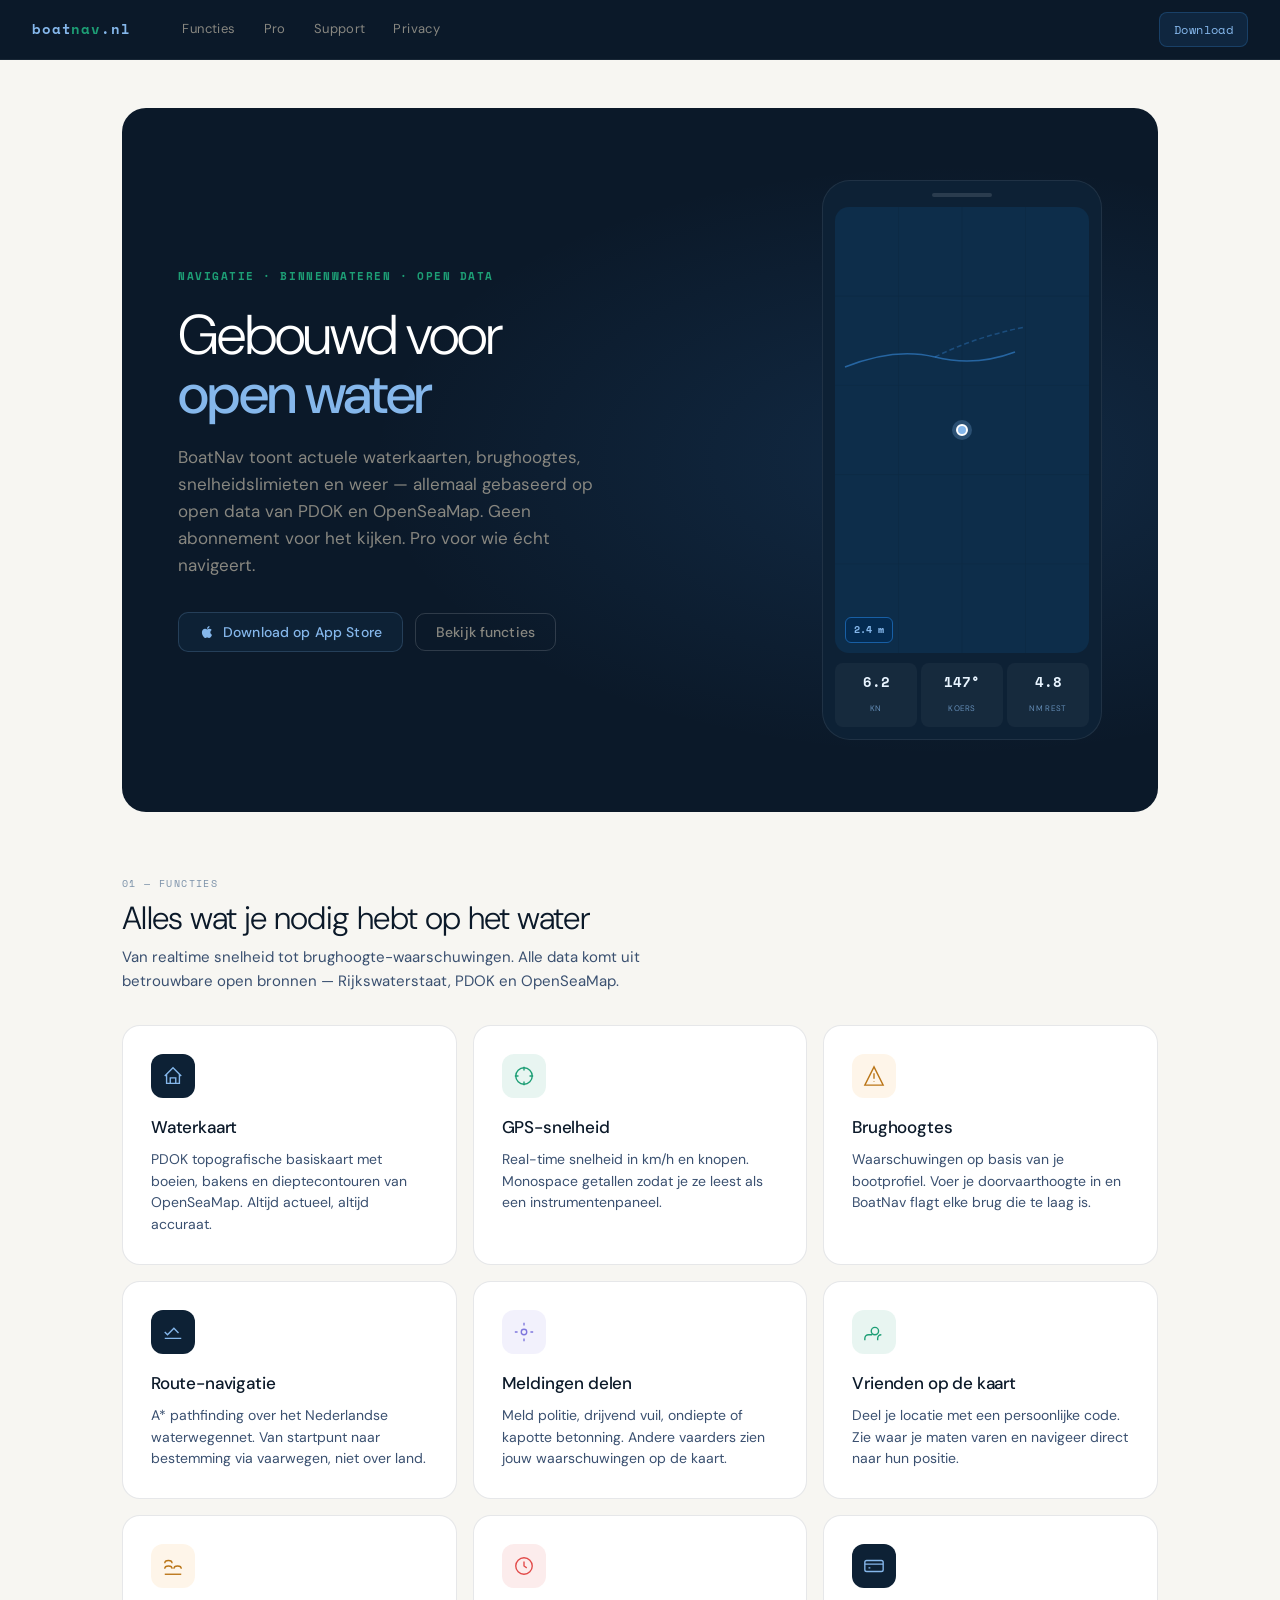
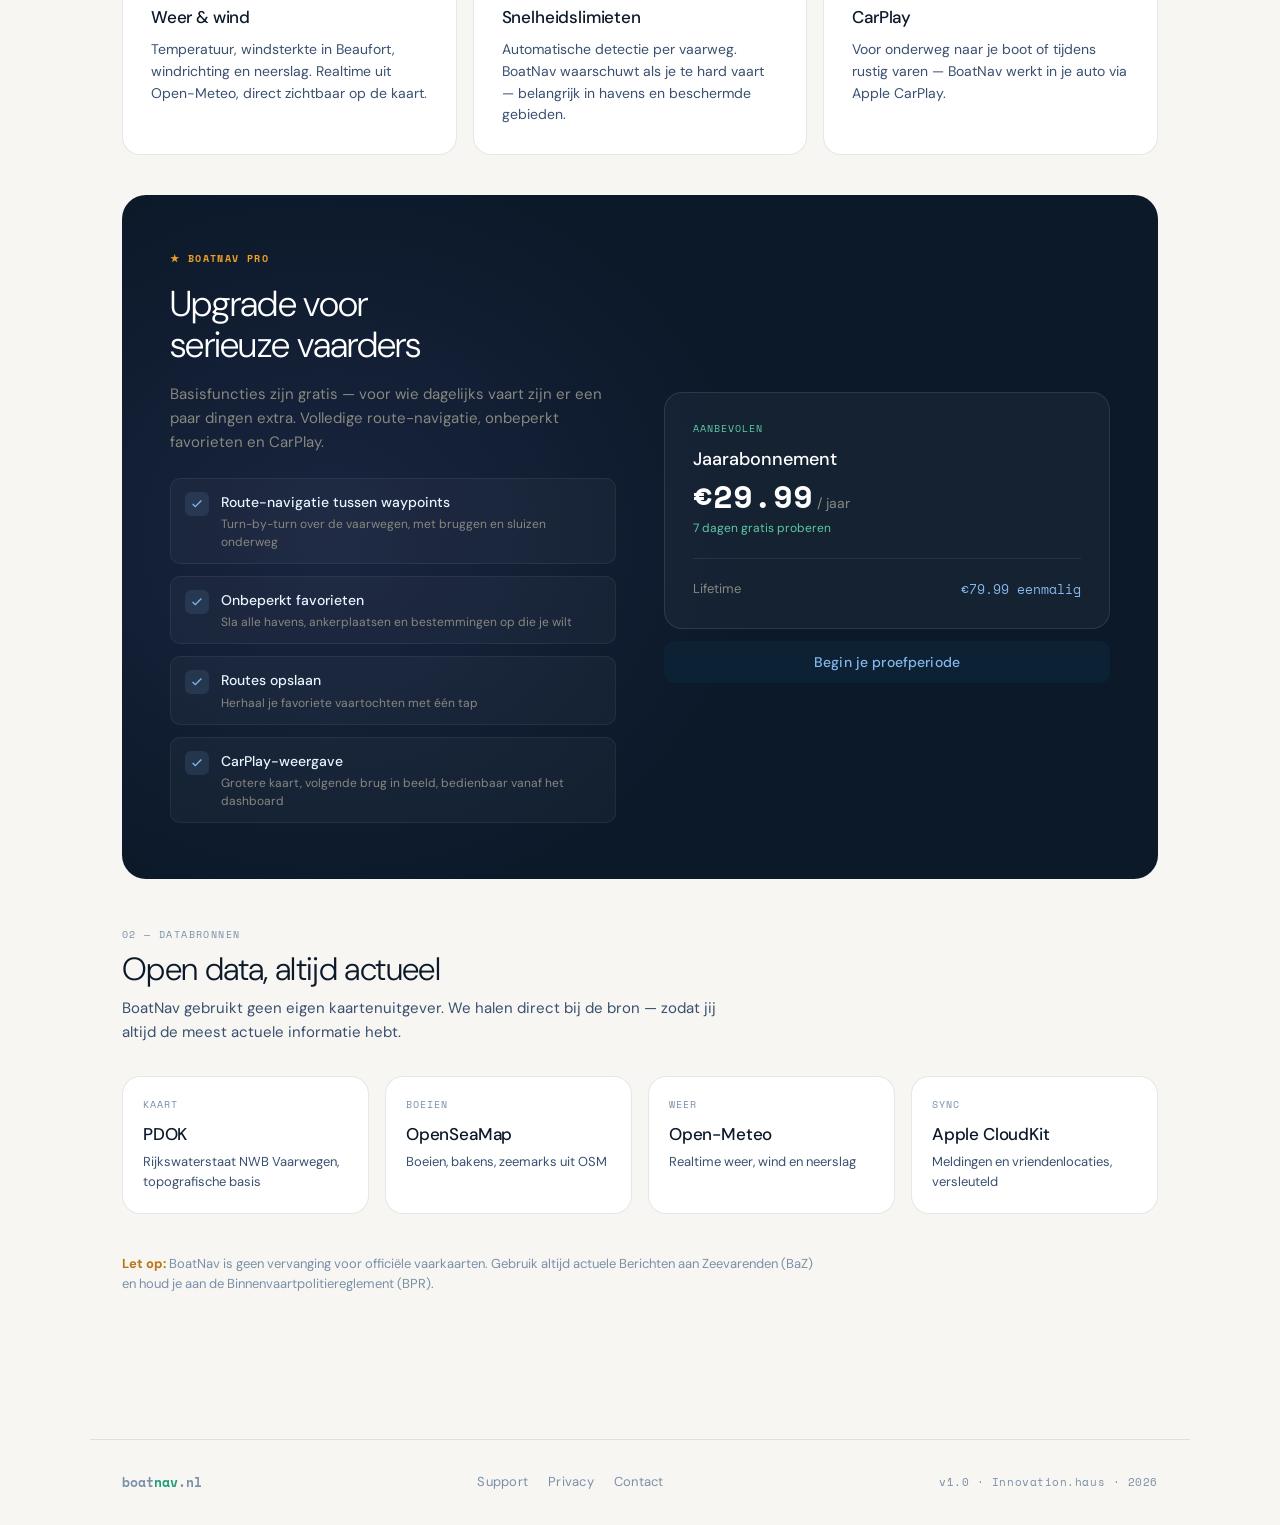
==== website/index.html @ 8ac33b3c "feat: landing page + support + privacy voor boatnav.nl Drie statische HTML-pagina's in de stijl van " ====
<!DOCTYPE html>
<html lang="nl">
<head>
<meta charset="UTF-8">
<meta name="viewport" content="width=device-width, initial-scale=1.0">
<title>BoatNav — Navigatie voor Nederlandse vaarwegen</title>
<meta name="description" content="Navigeer slim op Nederlandse binnenwateren met actuele waterkaarten, brughoogtes, snelheidslimieten en realtime weer. Open source data van PDOK en OpenSeaMap.">
<link rel="preconnect" href="https://fonts.googleapis.com">
<link rel="preconnect" href="https://fonts.gstatic.com" crossorigin>
<link href="https://fonts.googleapis.com/css2?family=Space+Mono:wght@400;700&family=DM+Sans:ital,opsz,wght@0,9..40,300;0,9..40,400;0,9..40,500;0,9..40,700&display=swap" rel="stylesheet">
<link rel="stylesheet" href="style.css">
</head>
<body>

<nav class="topnav">
  <a href="/" class="nav-logo">boat<span>nav</span>.nl</a>
  <div class="nav-links">
    <a href="#features" class="nav-link">Functies</a>
    <a href="#pro" class="nav-link">Pro</a>
    <a href="support.html" class="nav-link">Support</a>
    <a href="privacy.html" class="nav-link">Privacy</a>
  </div>
  <div class="nav-spacer"></div>
  <a href="#download" class="nav-cta">Download</a>
</nav>

<div class="page">

  <!-- HERO -->
  <section class="hero">
    <div class="hero-grid">
      <div>
        <div class="hero-eyebrow">Navigatie · binnenwateren · open data</div>
        <h1 class="hero-title">Gebouwd voor<br><strong>open water</strong></h1>
        <p class="hero-desc">BoatNav toont actuele waterkaarten, brughoogtes, snelheidslimieten en weer — allemaal gebaseerd op open data van PDOK en OpenSeaMap. Geen abonnement voor het kijken. Pro voor wie écht navigeert.</p>
        <div class="hero-ctas" id="download">
          <a href="#" class="btn btn-appstore">
            <svg viewBox="0 0 24 24" fill="currentColor"><path d="M17.05 20.28c-.98.95-2.05.8-3.08.35-1.09-.46-2.09-.48-3.24 0-1.44.62-2.2.44-3.06-.35C2.79 15.25 3.51 7.59 9.05 7.31c1.35.07 2.29.74 3.08.8 1.18-.24 2.31-.93 3.57-.84 1.51.12 2.65.72 3.4 1.8-3.12 1.87-2.38 5.98.48 7.13-.57 1.5-1.31 2.99-2.54 4.09zM12.03 7.25c-.15-2.23 1.66-4.07 3.74-4.25.29 2.58-2.34 4.5-3.74 4.25z"/></svg>
            Download op App Store
          </a>
          <a href="#features" class="btn btn-outline-light">Bekijk functies</a>
        </div>
      </div>

      <div class="hero-right">
        <div class="hero-device" style="display:flex;flex-direction:column">
          <div class="hero-device-notch"></div>
          <div class="hero-device-map">
            <svg style="position:absolute;inset:0;width:100%;height:100%">
              <line x1="0" y1="20%" x2="100%" y2="20%" stroke="#0D2840" stroke-width="0.5"/>
              <line x1="0" y1="40%" x2="100%" y2="40%" stroke="#0D2840" stroke-width="0.5"/>
              <line x1="0" y1="60%" x2="100%" y2="60%" stroke="#0D2840" stroke-width="0.5"/>
              <line x1="0" y1="80%" x2="100%" y2="80%" stroke="#0D2840" stroke-width="0.5"/>
              <line x1="25%" y1="0" x2="25%" y2="100%" stroke="#0D2840" stroke-width="0.5"/>
              <line x1="50%" y1="0" x2="50%" y2="100%" stroke="#0D2840" stroke-width="0.5"/>
              <line x1="75%" y1="0" x2="75%" y2="100%" stroke="#0D2840" stroke-width="0.5"/>
              <path d="M 10 160 Q 60 140 100 150 Q 140 160 180 145" fill="none" stroke="#378ADD" stroke-width="1.5" opacity=".6"/>
              <path d="M 100 150 Q 140 130 190 120" fill="none" stroke="#378ADD" stroke-width="1.5" stroke-dasharray="5 3" opacity=".35"/>
            </svg>
            <div class="hero-depth">2.4 m</div>
            <div class="hero-vessel"></div>
          </div>
          <div class="hero-stats">
            <div class="hero-stat"><span class="hero-sv">6.2</span><span class="hero-sl">kn</span></div>
            <div class="hero-stat"><span class="hero-sv">147°</span><span class="hero-sl">koers</span></div>
            <div class="hero-stat"><span class="hero-sv">4.8</span><span class="hero-sl">nm rest</span></div>
          </div>
        </div>
      </div>
    </div>
  </section>

  <!-- FEATURES -->
  <section id="features">
    <div class="section-label">01 — Functies</div>
    <h2 class="section-title">Alles wat je nodig hebt op het water</h2>
    <p class="section-sub">Van realtime snelheid tot brughoogte-waarschuwingen. Alle data komt uit betrouwbare open bronnen — Rijkswaterstaat, PDOK en OpenSeaMap.</p>

    <div class="features">
      <div class="feature-card">
        <div class="feature-icon">
          <svg viewBox="0 0 24 24" fill="none" stroke="currentColor" stroke-width="1.5"><path d="M3 12l9-9 9 9M5 10v10h14V10"/><path d="M9 20v-6h6v6"/></svg>
        </div>
        <h3>Waterkaart</h3>
        <p>PDOK topografische basiskaart met boeien, bakens en dieptecontouren van OpenSeaMap. Altijd actueel, altijd accuraat.</p>
      </div>

      <div class="feature-card">
        <div class="feature-icon green">
          <svg viewBox="0 0 24 24" fill="none" stroke="currentColor" stroke-width="1.5"><circle cx="12" cy="12" r="9"/><path d="M12 2v4M12 18v4M2 12h4M18 12h4"/></svg>
        </div>
        <h3>GPS-snelheid</h3>
        <p>Real-time snelheid in km/h en knopen. Monospace getallen zodat je ze leest als een instrumentenpaneel.</p>
      </div>

      <div class="feature-card">
        <div class="feature-icon amber">
          <svg viewBox="0 0 24 24" fill="none" stroke="currentColor" stroke-width="1.5"><path d="M12 2L2 22h20L12 2z"/><path d="M12 9v6M12 18v.5"/></svg>
        </div>
        <h3>Brughoogtes</h3>
        <p>Waarschuwingen op basis van je bootprofiel. Voer je doorvaarthoogte in en BoatNav flagt elke brug die te laag is.</p>
      </div>

      <div class="feature-card">
        <div class="feature-icon">
          <svg viewBox="0 0 24 24" fill="none" stroke="currentColor" stroke-width="1.5"><path d="M3 12l3 3 7-7 5 5M3 19h18"/></svg>
        </div>
        <h3>Route-navigatie</h3>
        <p>A* pathfinding over het Nederlandse waterwegennet. Van startpunt naar bestemming via vaarwegen, niet over land.</p>
      </div>

      <div class="feature-card">
        <div class="feature-icon purple">
          <svg viewBox="0 0 24 24" fill="none" stroke="currentColor" stroke-width="1.5"><circle cx="12" cy="12" r="3"/><path d="M12 2v3M12 19v3M2 12h3M19 12h3"/></svg>
        </div>
        <h3>Meldingen delen</h3>
        <p>Meld politie, drijvend vuil, ondiepte of kapotte betonning. Andere vaarders zien jouw waarschuwingen op de kaart.</p>
      </div>

      <div class="feature-card">
        <div class="feature-icon green">
          <svg viewBox="0 0 24 24" fill="none" stroke="currentColor" stroke-width="1.5"><path d="M9 11a4 4 0 108 0 4 4 0 00-8 0zM2 21v-2a4 4 0 014-4h4M16 21v-2a4 4 0 014-4"/></svg>
        </div>
        <h3>Vrienden op de kaart</h3>
        <p>Deel je locatie met een persoonlijke code. Zie waar je maten varen en navigeer direct naar hun positie.</p>
      </div>

      <div class="feature-card">
        <div class="feature-icon amber">
          <svg viewBox="0 0 24 24" fill="none" stroke="currentColor" stroke-width="1.5"><path d="M3 15c0-2 2-3 4-3s4 1 4 3M13 15c0-2 2-3 4-3s4 1 4 3M3 9c0-2 2-3 4-3s4 1 4 3"/><path d="M3 21h18"/></svg>
        </div>
        <h3>Weer & wind</h3>
        <p>Temperatuur, windsterkte in Beaufort, windrichting en neerslag. Realtime uit Open-Meteo, direct zichtbaar op de kaart.</p>
      </div>

      <div class="feature-card">
        <div class="feature-icon red">
          <svg viewBox="0 0 24 24" fill="none" stroke="currentColor" stroke-width="1.5"><circle cx="12" cy="12" r="9"/><path d="M12 7v5l3 2"/></svg>
        </div>
        <h3>Snelheidslimieten</h3>
        <p>Automatische detectie per vaarweg. BoatNav waarschuwt als je te hard vaart — belangrijk in havens en beschermde gebieden.</p>
      </div>

      <div class="feature-card">
        <div class="feature-icon">
          <svg viewBox="0 0 24 24" fill="none" stroke="currentColor" stroke-width="1.5"><rect x="2" y="6" width="20" height="12" rx="2"/><path d="M2 10h20M6 14h2"/></svg>
        </div>
        <h3>CarPlay</h3>
        <p>Voor onderweg naar je boot of tijdens rustig varen — BoatNav werkt in je auto via Apple CarPlay.</p>
      </div>
    </div>
  </section>

  <!-- PRO -->
  <section id="pro" class="pro-section">
    <div class="pro-grid">
      <div>
        <div class="pro-eyebrow">★ BoatNav Pro</div>
        <h2 class="pro-title">Upgrade voor<br>serieuze vaarders</h2>
        <p class="pro-desc">Basisfuncties zijn gratis — voor wie dagelijks vaart zijn er een paar dingen extra. Volledige route-navigatie, onbeperkt favorieten en CarPlay.</p>

        <div class="pro-features">
          <div class="pro-feature">
            <div class="pro-feature-icon">
              <svg viewBox="0 0 16 16" fill="none" stroke="currentColor" stroke-width="1.5"><path d="M3 8l3 3 7-7"/></svg>
            </div>
            <div class="pro-feature-text">
              <div class="pro-feature-title">Route-navigatie tussen waypoints</div>
              <div class="pro-feature-desc">Turn-by-turn over de vaarwegen, met bruggen en sluizen onderweg</div>
            </div>
          </div>
          <div class="pro-feature">
            <div class="pro-feature-icon">
              <svg viewBox="0 0 16 16" fill="none" stroke="currentColor" stroke-width="1.5"><path d="M3 8l3 3 7-7"/></svg>
            </div>
            <div class="pro-feature-text">
              <div class="pro-feature-title">Onbeperkt favorieten</div>
              <div class="pro-feature-desc">Sla alle havens, ankerplaatsen en bestemmingen op die je wilt</div>
            </div>
          </div>
          <div class="pro-feature">
            <div class="pro-feature-icon">
              <svg viewBox="0 0 16 16" fill="none" stroke="currentColor" stroke-width="1.5"><path d="M3 8l3 3 7-7"/></svg>
            </div>
            <div class="pro-feature-text">
              <div class="pro-feature-title">Routes opslaan</div>
              <div class="pro-feature-desc">Herhaal je favoriete vaartochten met één tap</div>
            </div>
          </div>
          <div class="pro-feature">
            <div class="pro-feature-icon">
              <svg viewBox="0 0 16 16" fill="none" stroke="currentColor" stroke-width="1.5"><path d="M3 8l3 3 7-7"/></svg>
            </div>
            <div class="pro-feature-text">
              <div class="pro-feature-title">CarPlay-weergave</div>
              <div class="pro-feature-desc">Grotere kaart, volgende brug in beeld, bedienbaar vanaf het dashboard</div>
            </div>
          </div>
        </div>
      </div>

      <div style="display:flex;flex-direction:column;gap:12px;justify-content:center">
        <div class="price-card">
          <div class="price-card-header">
            <span class="price-card-label">Aanbevolen</span>
          </div>
          <div class="price-card-name">Jaarabonnement</div>
          <div class="price-card-price">€29.99<span class="price-card-price-unit"> / jaar</span></div>
          <div class="price-card-trial">7 dagen gratis proberen</div>
          <div class="price-card-divider"></div>
          <div class="price-alt">
            <span>Lifetime</span>
            <span class="price-alt-val">€79.99 eenmalig</span>
          </div>
        </div>
        <a href="#download" class="btn btn-navy" style="width:100%;justify-content:center;padding:14px">Begin je proefperiode</a>
      </div>
    </div>
  </section>

  <!-- DATA NOTE -->
  <section>
    <div class="section-label">02 — Databronnen</div>
    <h2 class="section-title">Open data, altijd actueel</h2>
    <p class="section-sub">BoatNav gebruikt geen eigen kaartenuitgever. We halen direct bij de bron — zodat jij altijd de meest actuele informatie hebt.</p>

    <div class="features" style="grid-template-columns:repeat(4,1fr)">
      <div class="feature-card" style="padding:20px">
        <div style="font-family:var(--mono);font-size:10px;color:var(--text-3);letter-spacing:.1em;text-transform:uppercase;margin-bottom:8px">Kaart</div>
        <h3 style="margin-bottom:4px">PDOK</h3>
        <p style="font-size:13px">Rijkswaterstaat NWB Vaarwegen, topografische basis</p>
      </div>
      <div class="feature-card" style="padding:20px">
        <div style="font-family:var(--mono);font-size:10px;color:var(--text-3);letter-spacing:.1em;text-transform:uppercase;margin-bottom:8px">Boeien</div>
        <h3 style="margin-bottom:4px">OpenSeaMap</h3>
        <p style="font-size:13px">Boeien, bakens, zeemarks uit OSM</p>
      </div>
      <div class="feature-card" style="padding:20px">
        <div style="font-family:var(--mono);font-size:10px;color:var(--text-3);letter-spacing:.1em;text-transform:uppercase;margin-bottom:8px">Weer</div>
        <h3 style="margin-bottom:4px">Open-Meteo</h3>
        <p style="font-size:13px">Realtime weer, wind en neerslag</p>
      </div>
      <div class="feature-card" style="padding:20px">
        <div style="font-family:var(--mono);font-size:10px;color:var(--text-3);letter-spacing:.1em;text-transform:uppercase;margin-bottom:8px">Sync</div>
        <h3 style="margin-bottom:4px">Apple CloudKit</h3>
        <p style="font-size:13px">Meldingen en vriendenlocaties, versleuteld</p>
      </div>
    </div>

    <p style="font-size:13px;color:var(--text-3);margin-top:24px;max-width:700px">
      <strong style="color:var(--amber-4)">Let op:</strong> BoatNav is geen vervanging voor officiële vaarkaarten. Gebruik altijd actuele Berichten aan Zeevarenden (BaZ) en houd je aan de Binnenvaartpolitiereglement (BPR).
    </p>
  </section>

</div>

<footer class="footer">
  <div class="footer-logo">boat<span>nav</span>.nl</div>
  <div class="footer-links">
    <a href="support.html">Support</a>
    <a href="privacy.html">Privacy</a>
    <a href="mailto:hello@boatnav.nl">Contact</a>
  </div>
  <div class="footer-meta">v1.0 · Innovation.haus · 2026</div>
</footer>

</body>
</html>
---- website/style.css ----
/* BoatNav — shared styles (matches design system document) */

:root {
  --ink:       #0B1929;
  --ink-2:     #0D2135;
  --ink-3:     #112840;

  --blue-1:    #042C53;
  --blue-2:    #0C447C;
  --blue-3:    #185FA5;
  --blue-4:    #378ADD;
  --blue-5:    #85B7EB;
  --blue-6:    #B5D4F4;
  --blue-7:    #E6F1FB;

  --green-3:   #0F6E56;
  --green-4:   #1D9E75;
  --green-5:   #5DCAA5;
  --green-6:   #9FE1CB;

  --amber-4:   #BA7517;
  --amber-5:   #EF9F27;

  --red-4:     #E24B4A;

  --purple-4:  #7F77DD;
  --purple-5:  #AFA9EC;

  --gray-3:    #5F5E5A;
  --gray-4:    #888780;
  --gray-5:    #B4B2A9;
  --gray-7:    #F1EFE8;

  --bg:        #F7F6F2;
  --surface:   #FFFFFF;
  --border:    rgba(11,25,41,.1);
  --border-md: rgba(11,25,41,.18);
  --text:      #0B1929;
  --text-2:    #3A5070;
  --text-3:    #7A90A8;

  --mono: 'Space Mono', ui-monospace, 'SF Mono', monospace;
  --sans: 'DM Sans', -apple-system, BlinkMacSystemFont, 'Helvetica Neue', sans-serif;

  --r-sm: 8px;
  --r-md: 12px;
  --r-lg: 18px;
  --r-xl: 24px;
}

*, *::before, *::after { box-sizing: border-box; margin: 0; padding: 0; }

html { scroll-behavior: smooth; }

body {
  background: var(--bg);
  color: var(--text);
  font-family: var(--sans);
  font-size: 16px;
  line-height: 1.6;
  -webkit-font-smoothing: antialiased;
  -moz-osx-font-smoothing: grayscale;
}

a { color: var(--blue-3); text-decoration: none; }
a:hover { color: var(--blue-4); }

/* ── NAV ── */
.topnav {
  background: var(--ink);
  padding: 0 32px;
  display: flex;
  align-items: center;
  gap: 0;
  height: 60px;
  position: sticky;
  top: 0;
  z-index: 100;
  border-bottom: 1px solid rgba(255,255,255,.06);
}
.nav-logo {
  font-family: var(--mono);
  font-size: 14px;
  color: var(--blue-5);
  letter-spacing: .06em;
  margin-right: 40px;
  white-space: nowrap;
  font-weight: 700;
}
.nav-logo span { color: var(--green-4); }
.nav-links { display: flex; gap: 4px; }
.nav-link {
  font-size: 13px;
  color: var(--gray-4);
  padding: 6px 12px;
  border-radius: var(--r-sm);
  text-decoration: none;
  letter-spacing: .03em;
  transition: color .15s, background .15s;
}
.nav-link:hover { color: var(--blue-5); background: rgba(55,138,221,.08); }
.nav-link.active { color: var(--blue-5); background: rgba(55,138,221,.12); }
.nav-spacer { flex: 1; }
.nav-cta {
  font-size: 12px;
  font-family: var(--mono);
  color: var(--blue-5);
  padding: 7px 14px;
  border-radius: var(--r-sm);
  background: rgba(55,138,221,.12);
  border: 1px solid rgba(55,138,221,.25);
  letter-spacing: .03em;
  transition: background .15s;
}
.nav-cta:hover { background: rgba(55,138,221,.2); color: var(--blue-6); }

/* ── LAYOUT ── */
.page { max-width: 1100px; margin: 0 auto; padding: 48px 32px 80px; }
.page-narrow { max-width: 760px; margin: 0 auto; padding: 48px 32px 80px; }

.section-label {
  font-family: var(--mono);
  font-size: 10px;
  color: var(--text-3);
  letter-spacing: .14em;
  text-transform: uppercase;
  margin-bottom: 8px;
}
.section-title {
  font-size: 32px;
  font-weight: 300;
  color: var(--text);
  margin-bottom: 8px;
  letter-spacing: -.02em;
  line-height: 1.15;
}
.section-sub {
  font-size: 15px;
  color: var(--text-2);
  margin-bottom: 32px;
  max-width: 600px;
  line-height: 1.6;
}
.divider {
  height: 1px;
  background: var(--border);
  margin: 56px 0;
}
.sub-label {
  font-size: 11px;
  font-weight: 500;
  font-family: var(--mono);
  color: var(--text-3);
  letter-spacing: .12em;
  text-transform: uppercase;
  margin-bottom: 14px;
}

/* ── HERO ── */
.hero {
  background: var(--ink);
  border-radius: var(--r-xl);
  padding: 72px 56px;
  margin-bottom: 64px;
  position: relative;
  overflow: hidden;
}
.hero::before {
  content: '';
  position: absolute;
  inset: 0;
  background: radial-gradient(ellipse 80% 60% at 80% 50%, rgba(55,138,221,.15) 0%, transparent 70%);
  pointer-events: none;
}
.hero-grid {
  display: grid;
  grid-template-columns: 1fr 1fr;
  gap: 64px;
  align-items: center;
  position: relative;
}
.hero-eyebrow {
  font-family: var(--mono);
  font-size: 11px;
  color: var(--green-4);
  letter-spacing: .14em;
  text-transform: uppercase;
  margin-bottom: 20px;
  font-weight: 700;
}
.hero-title {
  font-size: 56px;
  font-weight: 300;
  color: #fff;
  line-height: 1.05;
  letter-spacing: -.03em;
  margin-bottom: 20px;
}
.hero-title strong { color: var(--blue-5); font-weight: 500; }
.hero-desc {
  font-size: 17px;
  color: var(--gray-4);
  line-height: 1.6;
  margin-bottom: 32px;
  max-width: 460px;
}
.hero-ctas {
  display: flex;
  flex-wrap: wrap;
  gap: 12px;
  align-items: center;
}

/* Device illustration right side */
.hero-device {
  position: relative;
  aspect-ratio: 9 / 18;
  max-width: 280px;
  margin-left: auto;
  background: var(--ink-2);
  border-radius: 28px;
  padding: 12px;
  border: 1px solid rgba(255,255,255,.08);
}
.hero-device-notch {
  width: 60px; height: 4px;
  background: rgba(255,255,255,.12);
  border-radius: 2px;
  margin: 0 auto 10px;
}
.hero-device-map {
  background: #0D2D4A;
  border-radius: 14px;
  flex: 1;
  height: calc(100% - 130px);
  position: relative;
  overflow: hidden;
  margin-bottom: 10px;
}
.hero-vessel {
  position: absolute;
  top: 50%; left: 50%;
  transform: translate(-50%, -50%);
  width: 12px; height: 12px;
  border-radius: 50%;
  background: var(--blue-5);
  border: 2px solid #fff;
  box-shadow: 0 0 0 4px rgba(133,183,235,.25);
}
.hero-depth {
  position: absolute;
  bottom: 10px; left: 10px;
  background: rgba(4,44,83,.9);
  border: 1px solid var(--blue-3);
  border-radius: 6px;
  padding: 4px 8px;
  font-family: var(--mono);
  font-size: 10px;
  color: var(--blue-5);
  font-weight: 700;
}
.hero-stats {
  display: grid;
  grid-template-columns: repeat(3, 1fr);
  gap: 4px;
}
.hero-stat {
  background: rgba(255,255,255,.04);
  border-radius: 8px;
  padding: 8px 4px;
  text-align: center;
}
.hero-sv { font-family: var(--mono); font-size: 14px; font-weight: 700; color: #E8F4FF; display: block; }
.hero-sl { font-size: 8px; color: var(--blue-5); opacity: .7; margin-top: 2px; letter-spacing: .04em; text-transform: uppercase; }

/* ── BUTTONS ── */
.btn {
  display: inline-flex;
  align-items: center;
  gap: 8px;
  font-family: var(--sans);
  font-size: 14px;
  font-weight: 500;
  padding: 11px 20px;
  border-radius: 10px;
  border: none;
  cursor: pointer;
  line-height: 1;
  transition: opacity .15s, transform .1s, background .15s;
  letter-spacing: .01em;
  text-decoration: none;
}
.btn:active { transform: scale(.97); }
.btn svg { width: 16px; height: 16px; flex-shrink: 0; }

.btn-appstore {
  background: var(--ink-2);
  color: var(--blue-5);
  border: 1px solid rgba(133,183,235,.2);
}
.btn-appstore:hover { background: var(--ink-3); color: var(--blue-6); }

.btn-navy { background: var(--ink-2); color: var(--blue-5); }
.btn-navy:hover { opacity: .85; }

.btn-go { background: #073D1E; color: var(--green-6); }
.btn-go:hover { opacity: .85; }

.btn-outline {
  background: transparent;
  color: var(--text-2);
  border: 1px solid var(--border-md);
}
.btn-outline:hover { background: rgba(11,25,41,.04); }

.btn-outline-light {
  background: transparent;
  color: var(--gray-4);
  border: 1px solid rgba(255,255,255,.15);
}
.btn-outline-light:hover { background: rgba(255,255,255,.04); color: var(--blue-5); }

/* ── FEATURE GRID ── */
.features { display: grid; grid-template-columns: repeat(3, 1fr); gap: 16px; margin-bottom: 40px; }
.feature-card {
  background: var(--surface);
  border: 1px solid var(--border);
  border-radius: var(--r-lg);
  padding: 28px;
}
.feature-icon {
  width: 44px; height: 44px;
  border-radius: 12px;
  background: var(--ink-2);
  display: flex; align-items: center; justify-content: center;
  margin-bottom: 16px;
}
.feature-icon svg { width: 22px; height: 22px; color: var(--blue-5); }
.feature-icon.green { background: rgba(29,158,117,.1); }
.feature-icon.green svg { color: var(--green-4); }
.feature-icon.amber { background: rgba(239,159,39,.1); }
.feature-icon.amber svg { color: var(--amber-4); }
.feature-icon.purple { background: rgba(127,119,221,.1); }
.feature-icon.purple svg { color: var(--purple-4); }
.feature-icon.red { background: rgba(226,75,74,.1); }
.feature-icon.red svg { color: var(--red-4); }
.feature-card h3 {
  font-size: 17px;
  font-weight: 500;
  color: var(--text);
  margin-bottom: 8px;
  letter-spacing: -.01em;
}
.feature-card p {
  font-size: 14px;
  color: var(--text-2);
  line-height: 1.55;
}

/* ── PRO SECTION ── */
.pro-section {
  background: var(--ink);
  border-radius: var(--r-xl);
  padding: 56px 48px;
  margin-bottom: 48px;
  position: relative;
  overflow: hidden;
}
.pro-section::before {
  content: '';
  position: absolute;
  inset: 0;
  background: radial-gradient(ellipse 60% 80% at 20% 50%, rgba(127,119,221,.12) 0%, transparent 70%);
  pointer-events: none;
}
.pro-grid {
  display: grid;
  grid-template-columns: 1fr 1fr;
  gap: 48px;
  position: relative;
}
.pro-eyebrow {
  font-family: var(--mono);
  font-size: 10px;
  color: var(--amber-5);
  letter-spacing: .14em;
  text-transform: uppercase;
  margin-bottom: 16px;
  font-weight: 700;
}
.pro-title {
  font-size: 36px;
  font-weight: 300;
  color: #fff;
  line-height: 1.15;
  letter-spacing: -.02em;
  margin-bottom: 16px;
}
.pro-desc {
  font-size: 15px;
  color: var(--gray-4);
  margin-bottom: 24px;
  line-height: 1.6;
}
.pro-features { display: flex; flex-direction: column; gap: 12px; }
.pro-feature {
  display: flex;
  align-items: flex-start;
  gap: 12px;
  padding: 12px 14px;
  background: rgba(255,255,255,.03);
  border-radius: 10px;
  border: 1px solid rgba(255,255,255,.06);
}
.pro-feature-icon {
  width: 24px; height: 24px;
  border-radius: 6px;
  background: rgba(133,183,235,.12);
  display: flex; align-items: center; justify-content: center;
  flex-shrink: 0;
  margin-top: 1px;
}
.pro-feature-icon svg { width: 14px; height: 14px; color: var(--blue-5); }
.pro-feature-text { flex: 1; }
.pro-feature-title { font-size: 14px; font-weight: 500; color: #E8F4FF; margin-bottom: 2px; }
.pro-feature-desc { font-size: 12px; color: var(--gray-4); line-height: 1.5; }

.price-card {
  background: rgba(255,255,255,.04);
  border: 1px solid rgba(255,255,255,.1);
  border-radius: var(--r-lg);
  padding: 28px;
  color: #fff;
}
.price-card-header { display: flex; justify-content: space-between; align-items: baseline; margin-bottom: 8px; }
.price-card-label { font-family: var(--mono); font-size: 10px; color: var(--green-5); letter-spacing: .1em; text-transform: uppercase; }
.price-card-name { font-size: 18px; font-weight: 500; margin-bottom: 6px; }
.price-card-price { font-family: var(--mono); font-size: 32px; font-weight: 700; color: #fff; line-height: 1.1; margin-bottom: 4px; }
.price-card-price-unit { font-size: 14px; color: var(--gray-4); font-weight: 400; font-family: var(--sans); }
.price-card-trial { font-size: 12px; color: var(--green-5); margin-bottom: 20px; }
.price-card-divider { height: 1px; background: rgba(255,255,255,.08); margin: 20px 0; }
.price-alt { display: flex; justify-content: space-between; font-size: 13px; color: var(--gray-4); }
.price-alt-val { font-family: var(--mono); font-weight: 500; color: var(--blue-5); }

/* ── CONTENT PAGES (support, privacy) ── */
.content-page h1 {
  font-size: 40px;
  font-weight: 300;
  letter-spacing: -.02em;
  margin-bottom: 8px;
  line-height: 1.1;
}
.content-page .subtitle {
  font-size: 16px;
  color: var(--text-2);
  margin-bottom: 40px;
}
.content-page h2 {
  font-size: 22px;
  font-weight: 500;
  letter-spacing: -.01em;
  margin-top: 40px;
  margin-bottom: 14px;
  color: var(--text);
}
.content-page h3 {
  font-size: 16px;
  font-weight: 500;
  margin-top: 24px;
  margin-bottom: 8px;
  color: var(--text);
}
.content-page p {
  font-size: 15px;
  color: var(--text-2);
  margin-bottom: 14px;
  line-height: 1.7;
}
.content-page ul, .content-page ol {
  padding-left: 22px;
  margin-bottom: 16px;
  color: var(--text-2);
}
.content-page li { margin-bottom: 6px; font-size: 15px; line-height: 1.7; }
.content-page strong { color: var(--text); font-weight: 500; }
.content-page code {
  font-family: var(--mono);
  font-size: 13px;
  background: var(--gray-7);
  padding: 2px 6px;
  border-radius: 4px;
  color: var(--ink-2);
}
.content-page .updated {
  font-family: var(--mono);
  font-size: 11px;
  color: var(--text-3);
  letter-spacing: .1em;
  text-transform: uppercase;
  margin-bottom: 32px;
}

.faq-item {
  background: var(--surface);
  border: 1px solid var(--border);
  border-radius: var(--r-md);
  padding: 20px 24px;
  margin-bottom: 12px;
}
.faq-item h3 {
  margin-top: 0;
  margin-bottom: 8px;
  font-size: 15px;
}
.faq-item p {
  margin-bottom: 0;
  font-size: 14px;
}

.contact-card {
  background: var(--ink);
  border-radius: var(--r-lg);
  padding: 32px;
  margin-top: 40px;
  color: #fff;
}
.contact-card h2 {
  color: #fff;
  margin-top: 0;
}
.contact-card p { color: var(--gray-4); }
.contact-card a { color: var(--blue-5); font-family: var(--mono); font-size: 14px; }

/* ── FOOTER ── */
.footer {
  margin-top: 64px;
  padding: 32px;
  border-top: 1px solid var(--border);
  display: flex;
  justify-content: space-between;
  align-items: center;
  max-width: 1100px;
  margin-left: auto;
  margin-right: auto;
  flex-wrap: wrap;
  gap: 16px;
}
.footer-logo { font-family: var(--mono); font-size: 13px; color: var(--text-3); font-weight: 700; }
.footer-logo span { color: var(--green-4); }
.footer-links { display: flex; gap: 20px; }
.footer-links a { font-size: 13px; color: var(--text-3); letter-spacing: .02em; }
.footer-links a:hover { color: var(--text-2); }
.footer-meta { font-size: 11px; color: var(--text-3); font-family: var(--mono); letter-spacing: .05em; }

/* ── RESPONSIVE ── */
@media (max-width: 900px) {
  .hero-grid, .pro-grid { grid-template-columns: 1fr; gap: 40px; }
  .hero-device { max-width: 220px; margin: 0 auto; }
  .hero-title { font-size: 42px; }
  .features { grid-template-columns: 1fr 1fr; }
}
@media (max-width: 600px) {
  .topnav { padding: 0 16px; }
  .nav-links { display: none; }
  .page, .page-narrow { padding: 32px 20px 60px; }
  .hero { padding: 48px 24px; border-radius: var(--r-lg); }
  .hero-title { font-size: 34px; }
  .hero-desc { font-size: 15px; }
  .pro-section { padding: 40px 24px; border-radius: var(--r-lg); }
  .pro-title { font-size: 28px; }
  .features { grid-template-columns: 1fr; }
  .content-page h1 { font-size: 32px; }
  .footer { flex-direction: column; text-align: center; }
}
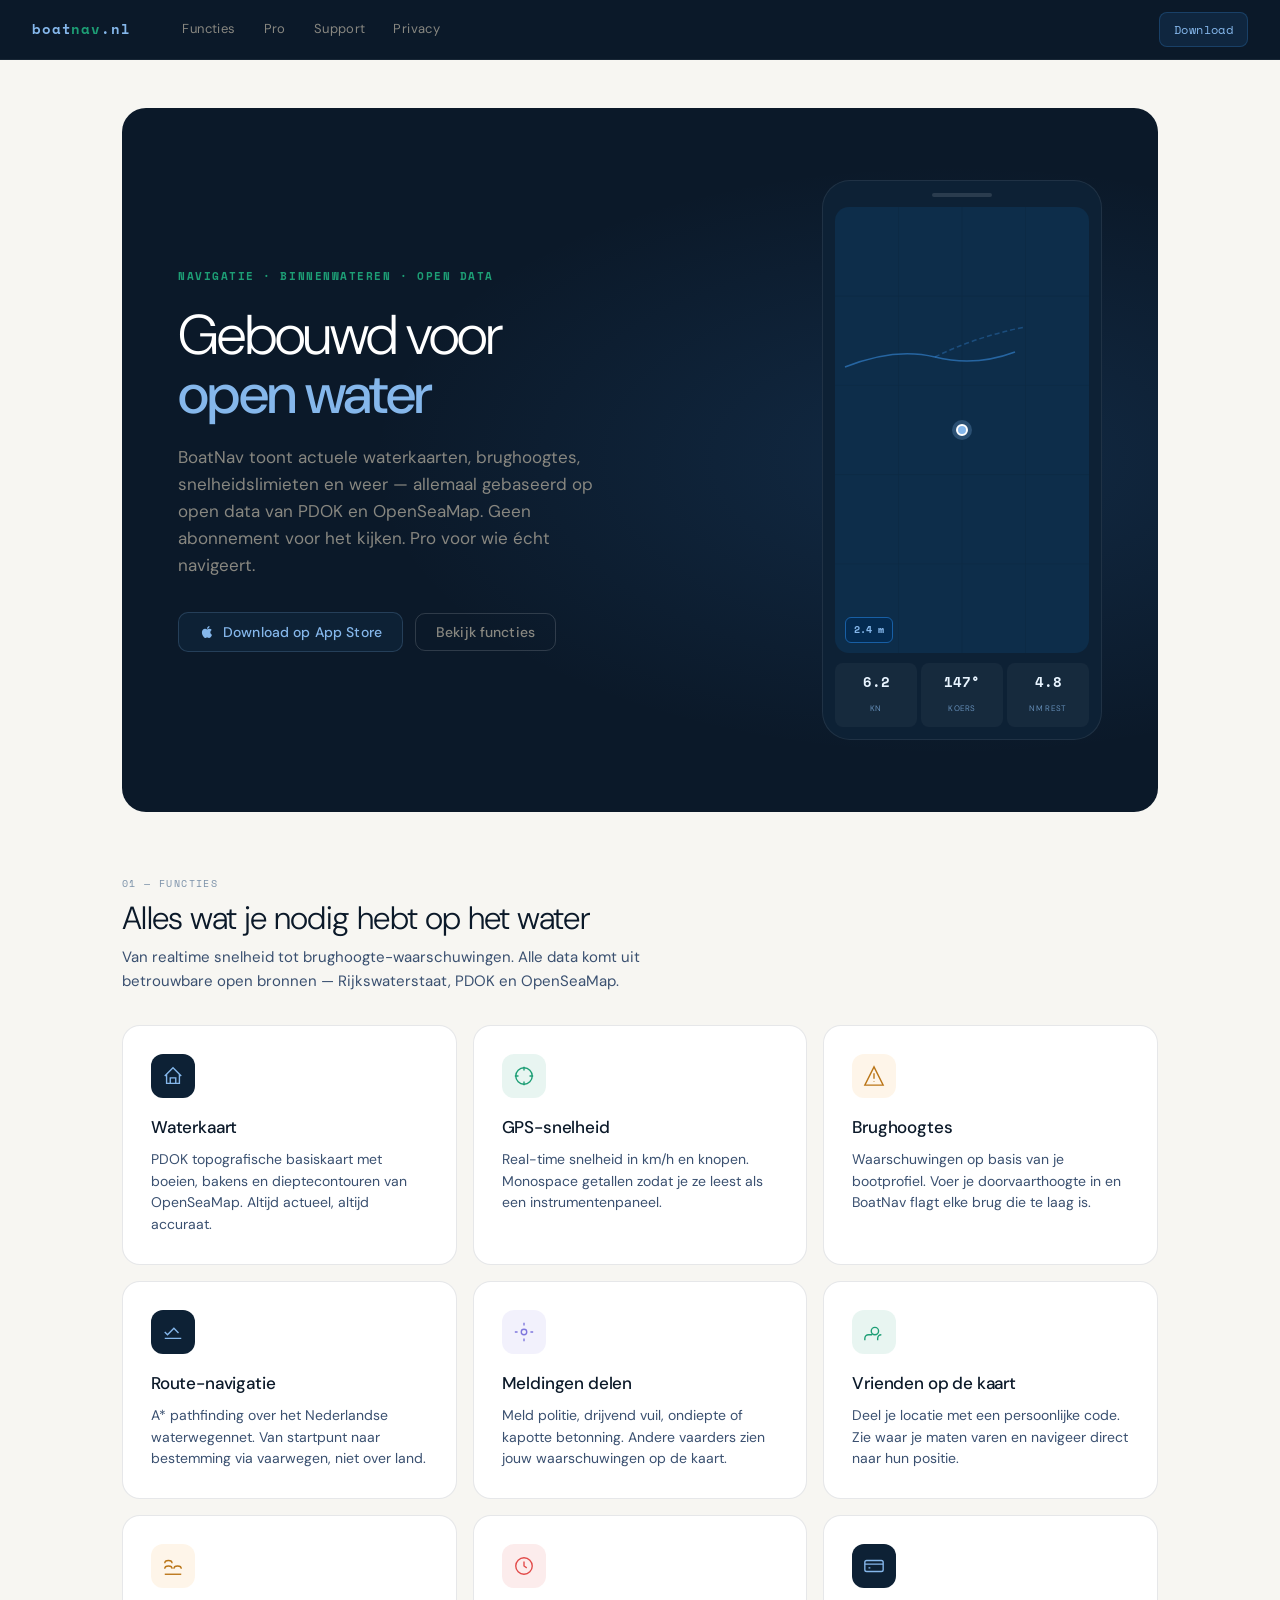
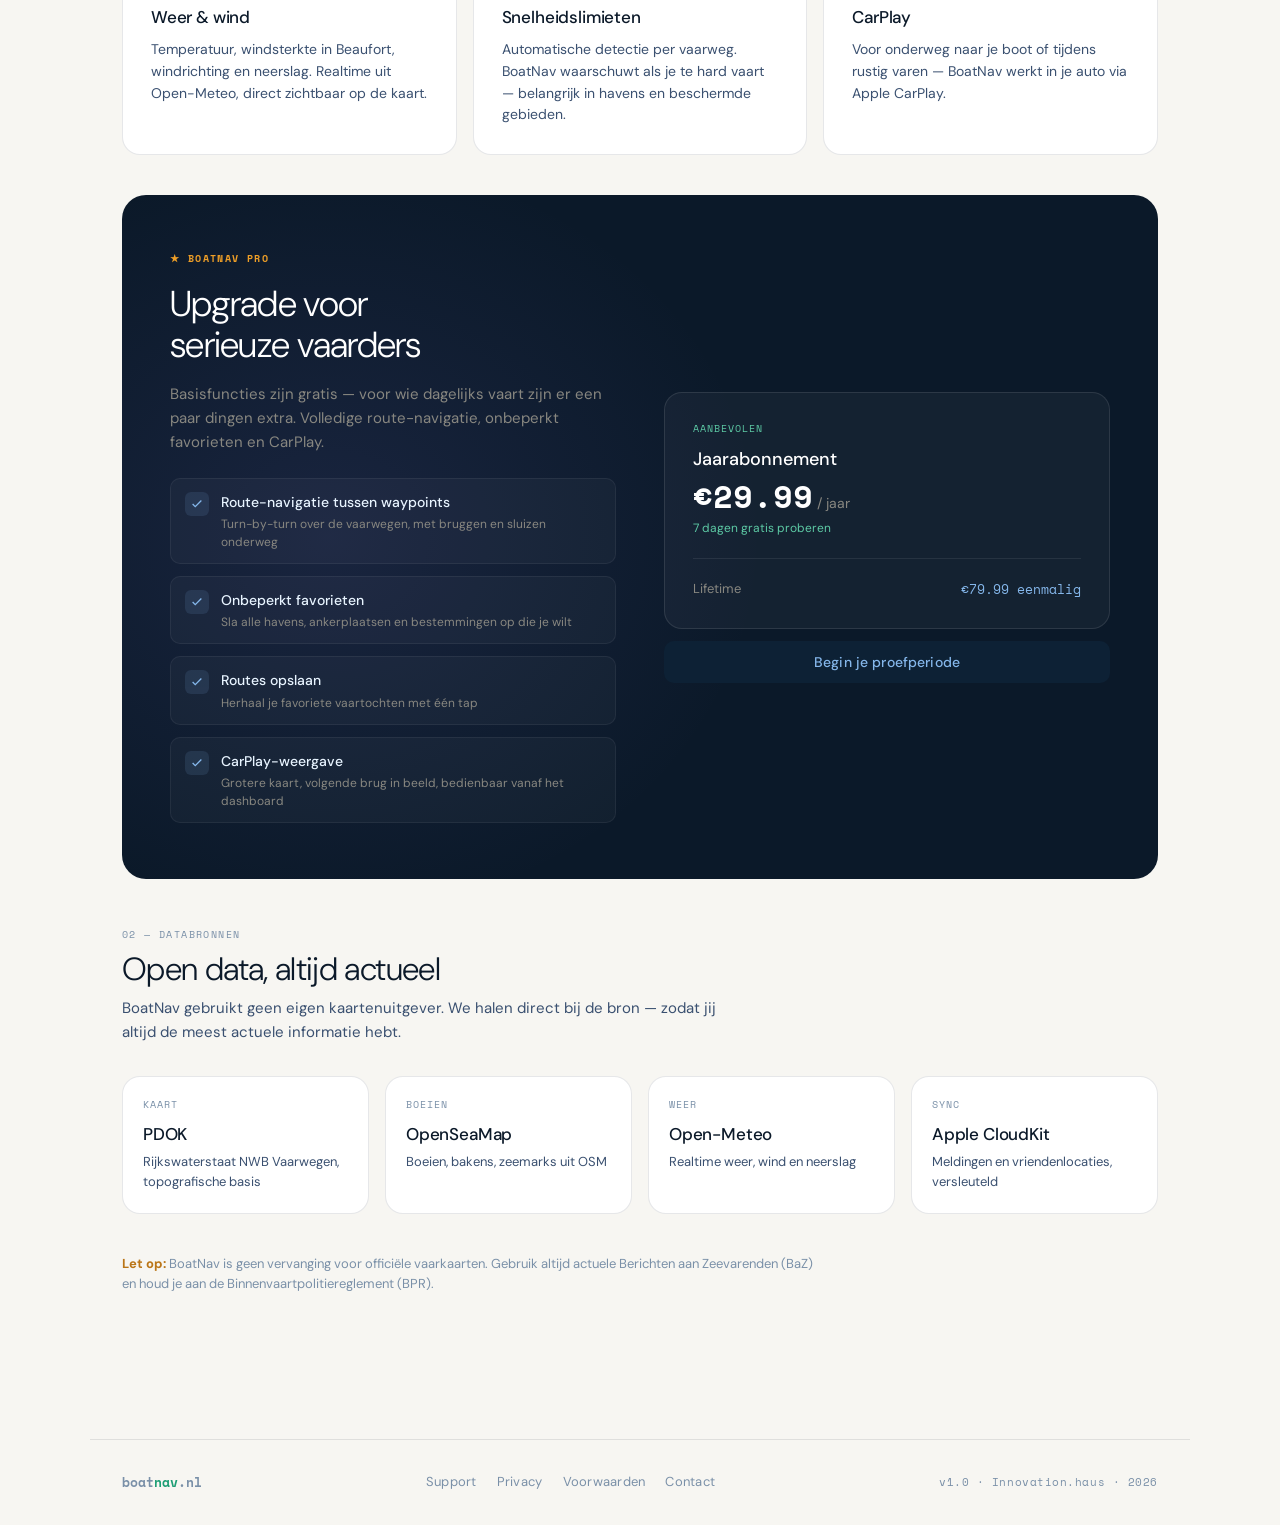
==== commit 2e5ce8b7: "fix: App Store EULA — terms.html + abonnementsinfo in description Apple review vereist functionele l" ====
--- a/website/index.html
+++ b/website/index.html
@@ -21,7 +21,7 @@
     <a href="privacy.html" class="nav-link">Privacy</a>
   </div>
   <div class="nav-spacer"></div>
-  <a href="#download" class="nav-cta">Download</a>
+  <a href="https://apps.apple.com/nl/app/boatnav/id6762346650" class="nav-cta">Download</a>
 </nav>
 
 <div class="page">
@@ -34,7 +34,7 @@
         <h1 class="hero-title">Gebouwd voor<br><strong>open water</strong></h1>
         <p class="hero-desc">BoatNav toont actuele waterkaarten, brughoogtes, snelheidslimieten en weer — allemaal gebaseerd op open data van PDOK en OpenSeaMap. Geen abonnement voor het kijken. Pro voor wie écht navigeert.</p>
         <div class="hero-ctas" id="download">
-          <a href="#" class="btn btn-appstore">
+          <a href="https://apps.apple.com/nl/app/boatnav/id6762346650" class="btn btn-appstore">
             <svg viewBox="0 0 24 24" fill="currentColor"><path d="M17.05 20.28c-.98.95-2.05.8-3.08.35-1.09-.46-2.09-.48-3.24 0-1.44.62-2.2.44-3.06-.35C2.79 15.25 3.51 7.59 9.05 7.31c1.35.07 2.29.74 3.08.8 1.18-.24 2.31-.93 3.57-.84 1.51.12 2.65.72 3.4 1.8-3.12 1.87-2.38 5.98.48 7.13-.57 1.5-1.31 2.99-2.54 4.09zM12.03 7.25c-.15-2.23 1.66-4.07 3.74-4.25.29 2.58-2.34 4.5-3.74 4.25z"/></svg>
             Download op App Store
           </a>
@@ -213,7 +213,7 @@
             <span class="price-alt-val">€79.99 eenmalig</span>
           </div>
         </div>
-        <a href="#download" class="btn btn-navy" style="width:100%;justify-content:center;padding:14px">Begin je proefperiode</a>
+        <a href="https://apps.apple.com/nl/app/boatnav/id6762346650" class="btn btn-navy" style="width:100%;justify-content:center;padding:14px">Begin je proefperiode</a>
       </div>
     </div>
   </section>
@@ -259,6 +259,7 @@
   <div class="footer-links">
     <a href="support.html">Support</a>
     <a href="privacy.html">Privacy</a>
+    <a href="terms.html">Voorwaarden</a>
     <a href="mailto:hello@boatnav.nl">Contact</a>
   </div>
   <div class="footer-meta">v1.0 · Innovation.haus · 2026</div>
